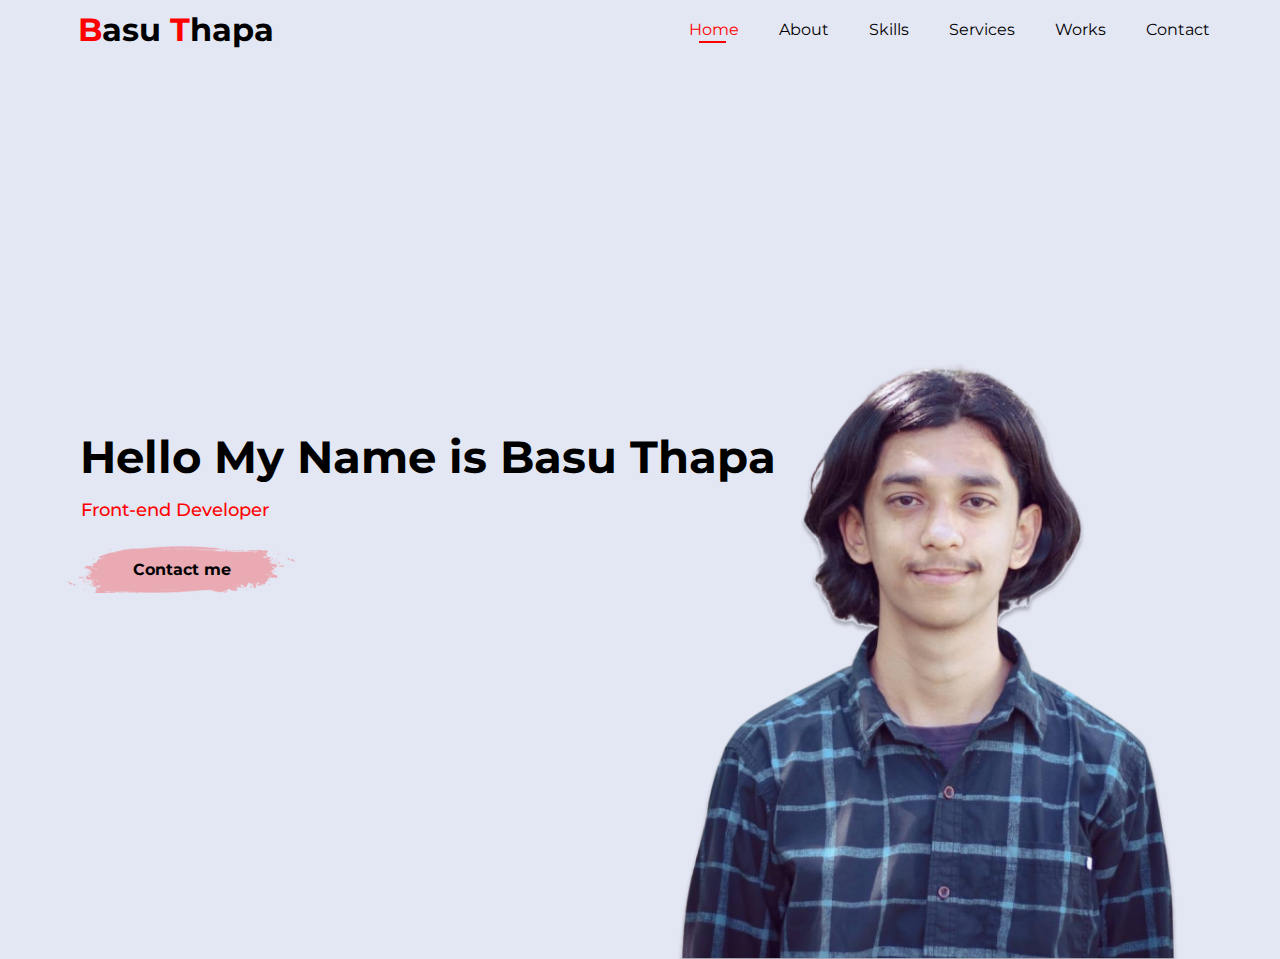
==== index.html @ 0e13d997 "index updated" ====
<!DOCTYPE html>
<html lang="en">
<head>
    <meta charset="UTF-8">
    <meta http-equiv="X-UA-Compatible" content="IE=edge">
    <meta name="viewport" content="width=device-width, initial-scale=1.0">
    <title>My Porfolio</title>
    <link rel = "stylesheet" href = "../css/style.css">
</head>
<body>
    <nav id = "header">
        <div class ="logo">
            <a href="#" id = "logo"> <h1> <span>B</span>asu <span>T</span>hapa</h1> </a>
        </div>
        <div>
            <ul id="navbar">
                <li><a href="index.html" class = "active">Home</a></li>
                <li><a href="about.html">About</a></li>
                <li><a href="skill.html">Skills</a></li>
                <li><a href="services.html">Services</a></li>
                <li><a href="work.html">Works</a></li>
                <li><a href="contact.html">Contact</a></li>
            </ul>
        </div>
    </nav>
    <section class="body">
        <h1 class ="h1-tag">Hello My Name is Basu Thapa</h1>
        <p class ="p-red">Front-end Developer</p>
        <button>Contact me</button>
    </section>
</body>
</html>
---- css/style.css ----
@import url('https://fonts.googleapis.com/css2?family=League+Spartan&family=Montserrat:wght@300;700&family=Permanent+Marker&display=swap');

*, *::before, *::after{
    box-sizing: border-box;
}

* {
    padding: 0;
    margin: 0;
}
body{
    min-height: 100vh;
}

img, picture, svg, video{
    display: block;
    max-width: 100%;
}

input, textarea, button, select{
    font: inherit;
}

html{
    font-family: 'Montserrat', sans-serif;
}

#header{
    display: flex;
    justify-content: space-between;
    align-items: center;
    padding: 10px 50px;
    background-color: #E3E6f3;
    z-index: 999;
    position: sticky;
    top: 0;
    left: 0;
}
#header .logo{
   padding-left: 28px;
}
#navbar{
    display: flex;
    /* padding: 20px 60px; */
    align-items: center;
    justify-content: center;
  
}
#navbar li{
    padding: 0px 20px;
    list-style-type: none;
    position:relative;
}
#navbar li a{
    text-decoration: none;
    color: black;
    transition: .3s ease;
}
#navbar li a:hover,#navbar li a.active{
    color: #ff0000;
}
#navbar li a.active::after,
#navbar li a:hover::after
{
    content: "";
    width: 30%;
    height: 2px;
    background-color: #ff0000;
    position: absolute;
    bottom: -4px;
    left: 30px
}
.logo span{
    color: rgb(255, 0, 0);
}

a#logo {
    text-decoration: none;
}
a#logo h1{
    color: black;
}
.body{
    background-image: url("../img/background-img.png");
    background-size: cover;
    height: 100vh;
    width: 100%;
    background-position: top 50% right 0;
    padding: 0px 80px;
    display: flex;
    align-items: flex-start;
    justify-content: center;
    flex-direction: column;
}
.h1-tag{
    font-size: 45px;
    padding-bottom: 10px;
    line-height: 64px;
}
p{
    font-size: 18px;
    color: rgb(68, 67, 67);
    padding-bottom: 15px;
    padding-left: 1px;
}
body button{
    background-image: url("../img/button.png");
    background-color: transparent;
    border: none;
    padding: 14px 80px 14px 65px;
    background-repeat: no-repeat;
    cursor: pointer;
    font-weight: 700;
    color:#000;
    font-weight: bold;
    margin-left: -12px;
    margin-top: 10px;
}
.p-red{
    color: #ff0000;
     font-weight: 500; 
}
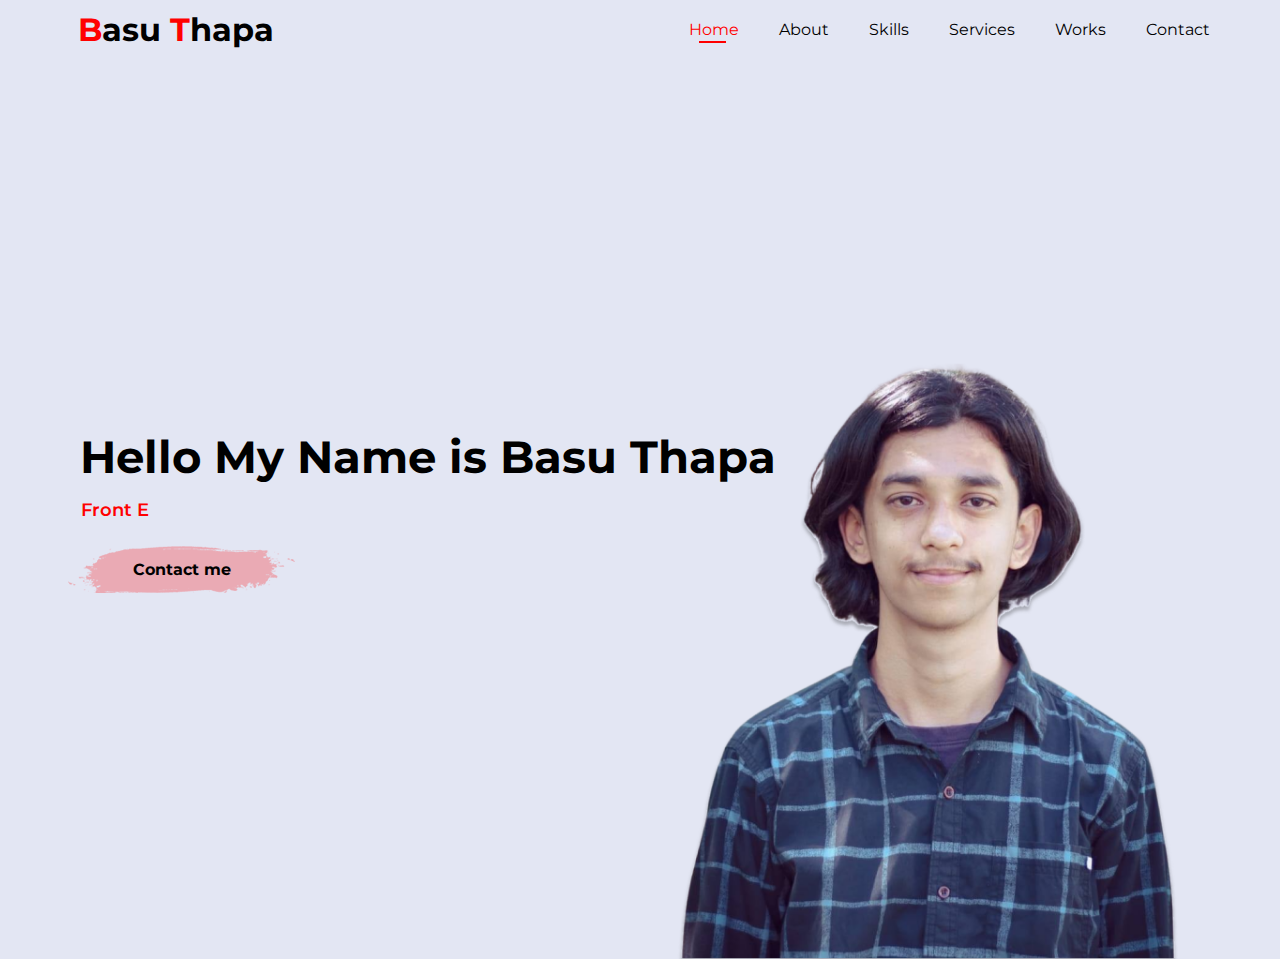
==== commit 84e8825d: "js add" ====
--- a/index.html
+++ b/index.html
@@ -5,7 +5,7 @@
     <meta http-equiv="X-UA-Compatible" content="IE=edge">
     <meta name="viewport" content="width=device-width, initial-scale=1.0">
     <title>My Porfolio</title>
-    <link rel = "stylesheet" href = "../css/style.css">
+    <link rel = "stylesheet" href = "css/style.css">
 </head>
 <body>
     <nav id = "header">
@@ -23,10 +23,11 @@
             </ul>
         </div>
     </nav>
-    <section class="body">
+    <section id="body">
         <h1 class ="h1-tag">Hello My Name is Basu Thapa</h1>
         <p class ="p-red">Front-end Developer</p>
         <button>Contact me</button>
     </section>
+    <script src = "js/index.js"></script>
 </body>
 </html>--- a/css/style.css
+++ b/css/style.css
@@ -57,7 +57,7 @@
     transition: .3s ease;
 }
 #navbar li a:hover,#navbar li a.active{
-    color: #ff0000;
+    color:  rgb(255, 0, 0);
 }
 #navbar li a.active::after,
 #navbar li a:hover::after
@@ -65,7 +65,7 @@
     content: "";
     width: 30%;
     height: 2px;
-    background-color: #ff0000;
+    background-color:  rgb(255, 0, 0);
     position: absolute;
     bottom: -4px;
     left: 30px
@@ -80,7 +80,7 @@
 a#logo h1{
     color: black;
 }
-.body{
+#body{
     background-image: url("../img/background-img.png");
     background-size: cover;
     height: 100vh;
@@ -103,7 +103,7 @@
     padding-bottom: 15px;
     padding-left: 1px;
 }
-body button{
+#body button{
     background-image: url("../img/button.png");
     background-color: transparent;
     border: none;
@@ -115,8 +115,13 @@
     font-weight: bold;
     margin-left: -12px;
     margin-top: 10px;
+    transition: transform 0.25s;
+    overflow: hidden;
+}
+#body button:hover{
+    transform: scale(1.1);
 }
 .p-red{
-    color: #ff0000;
-     font-weight: 500; 
+    color:  rgb(255, 0, 0);
+     font-weight: 600; 
 }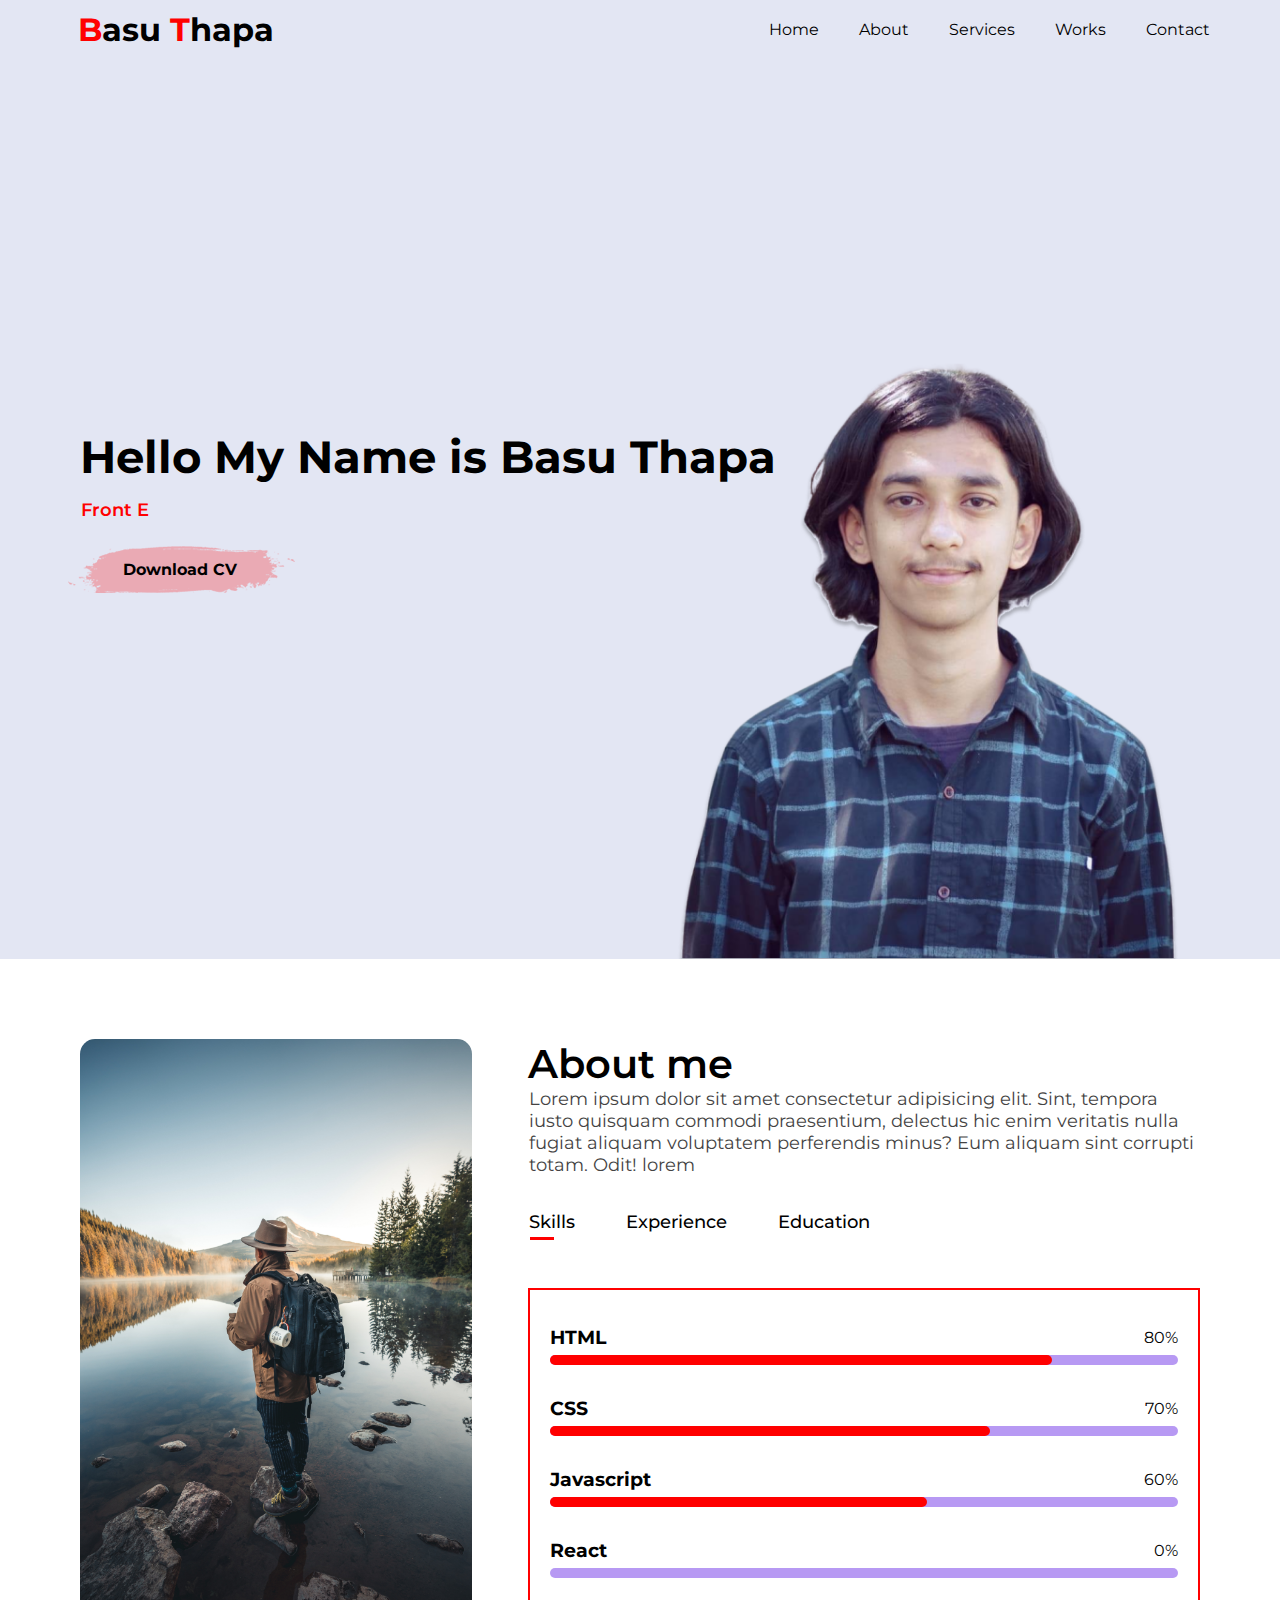
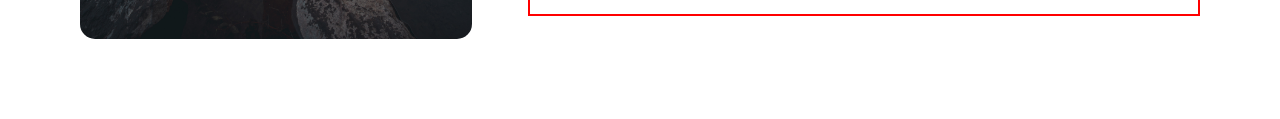
==== commit 3908a6ce: "add about me section" ====
--- a/index.html
+++ b/index.html
@@ -14,19 +14,91 @@
         </div>
         <div>
             <ul id="navbar">
-                <li><a href="index.html" class = "active">Home</a></li>
-                <li><a href="about.html">About</a></li>
-                <li><a href="skill.html">Skills</a></li>
-                <li><a href="services.html">Services</a></li>
-                <li><a href="work.html">Works</a></li>
-                <li><a href="contact.html">Contact</a></li>
+                <li><a href="#">Home</a></li>
+                <li><a href="#about">About</a></li>
+                <li><a href="#">Services</a></li>
+                <li><a href="#">Works</a></li>
+                <li><a href="#">Contact</a></li>
             </ul>
         </div>
     </nav>
     <section id="body">
         <h1 class ="h1-tag">Hello My Name is Basu Thapa</h1>
         <p class ="p-red">Front-end Developer</p>
-        <button>Contact me</button>
+        <button>Download CV</button>
+    </section>
+    <section id="about">
+        <div class="container">
+            <div class="row">
+                <div class="about-col-1">
+                    <img src="img/about-1.jpg" alt="">
+                </div>
+                <div class="about-col-2">
+                    <h1 class="subtitle">About me</h1>
+                    <p>Lorem ipsum dolor sit amet consectetur adipisicing elit. Sint, tempora iusto quisquam commodi praesentium, delectus hic enim veritatis nulla fugiat aliquam voluptatem perferendis minus? Eum aliquam sint corrupti totam. Odit! lorem</p>
+                    <div class="tab-titles">
+                    
+                    <p class="table-links active-link" onclick="openTab('skills')">Skills</p>
+                    <p class="table-links" onclick="openTab('experience')">Experience</p>
+                    <p class="table-links" onclick="openTab('education')">Education</p>
+                </div>
+                <div class ="about-me-container">
+                    
+                
+                <div class="tab-contents active-tab" id = "skills">
+                    <div class="skills-container">
+                        <div class="bars">
+                            <div class="bars-box">
+                               
+                                <h3>HTML</h3>
+                                <span>80%</span>
+                                <div class= "light-bar">
+                            </div>
+                            <div class="percent-bar html-bar">
+
+                            </div>
+                        </div>
+                        <div class="bars-box">
+                            <h3>CSS</h3>
+                            <span>70%</span>
+                            <div class= "light-bar">
+                        </div>
+                        <div class="percent-bar css-bar"></div>
+                    </div>
+                    <div class="bars-box">
+                        <h3>Javascript</h3>
+                        <span>60%</span>
+                        <div class= "light-bar">
+                    </div>
+                    <div class="percent-bar js-bar"></div>
+                </div>
+                <div class="bars-box">
+                    <h3>React</h3>
+                    <span>0%</span>
+                    <div class= "light-bar">
+                </div>
+                <div class="percent-bar react-bar"></div>
+            </div>
+                    </div>
+                    </div>
+                </div>
+                <div class="tab-contents" id = "experience">
+                    <ul>
+                        <li><span>2022 - Current</span><br> Exxperience topic 1 </li>
+                        <li><span> 2020 - 2022 </span><br> Experience topic 2 </li> 
+                        <li><span> 2019 - 2020 </span><br>Experience topic 3</li>
+                    </ul>
+                </div>
+                <div class="tab-contents" id = "education">
+                    <ul>
+                        <li><span>2022 - Current</span><br>Student at Infomax College of IT and Management </li>
+                        <li><span>2020 - 2022 </span><br>+2 at Motherland Secondary School </li>
+                        <li><span>SEE - 2020 </span><br>Gurukul Bidhya Sadan </li>
+                    </ul>
+                </div>
+</div>
+            </div>
+        </div>
     </section>
     <script src = "js/index.js"></script>
 </body>
--- a/css/style.css
+++ b/css/style.css
@@ -107,7 +107,7 @@
     background-image: url("../img/button.png");
     background-color: transparent;
     border: none;
-    padding: 14px 80px 14px 65px;
+    padding: 14px 80px 14px 55px;
     background-repeat: no-repeat;
     cursor: pointer;
     font-weight: 700;
@@ -124,4 +124,119 @@
 .p-red{
     color:  rgb(255, 0, 0);
      font-weight: 600; 
+}
+
+
+/* About */
+
+#about{
+    padding: 80px 80px;
+    color: #000;
+    
+}
+.row{
+    display: flex;
+    justify-content: space-between;
+    flex-wrap: wrap;
+}
+.about-col-1{
+    flex-basis: 35%;
+}
+.about-col-1 img{
+    width: 100%;
+    height: 600px;
+    border-radius: 15px;
+}
+.about-col-2{
+    flex-basis: 60%;
+}
+.subtitle{
+    font-size: 40px;
+    font-weight: 600;
+    color: #000;
+}
+.tab-titles{
+    display: flex;
+    margin: 20px 0 40px;
+
+}
+.table-links{
+    margin-right: 50px;
+    font-size: 18px;
+    font-weight: 500;
+    cursor: pointer;
+    position: relative;
+    color: #000;
+}
+.table-links::after{
+    content: '';
+    width: 0;
+    height: 3px;
+    background-color:  rgb(255, 0, 0);
+    position: absolute;
+    left: 2px;
+    bottom:8px;
+    transition: 0.5s
+}
+.table-links.active-link::after{
+    width: 50%;
+}
+.tab-contents ul li{
+    list-style: none;
+    margin: 10px 0;
+
+}
+.tab-contents ul li span{
+    color:  rgb(255, 0, 0);
+    font-size: 18px;
+    font-weight: 700;
+}
+.tab-contents{
+    display: none;
+}
+.tab-contents.active-tab{
+    display: block;
+}
+.about-me-container{
+    border: 2px solid red;
+    padding: 20px;
+}
+
+.bars-box{
+    position: relative;
+    display: flex;
+    justify-content: space-between;
+    align-items: center;
+    padding: 1rem 0;
+    margin-bottom: 1rem;
+
+}
+.light-bar{
+    position: absolute;
+    bottom: 0;
+    left: 0;
+    width: 100%;
+    height: 0.6rem;
+    background: hsla(260, 100%, 44%, 0.4);
+    border-radius: 0.5rem;
+}
+.percent-bar{
+    position: absolute;
+    bottom: 0;
+    left: 0;
+    height: 0.6rem;
+    background-color: red;
+    border-radius: 0.6rem;
+}
+.html-bar{
+    width: 80%;
+}
+.css-bar{
+    width: 70%;
+}
+.js-bar{
+    width: 60%;
+}
+.react-bar{
+    width: 0%;
 }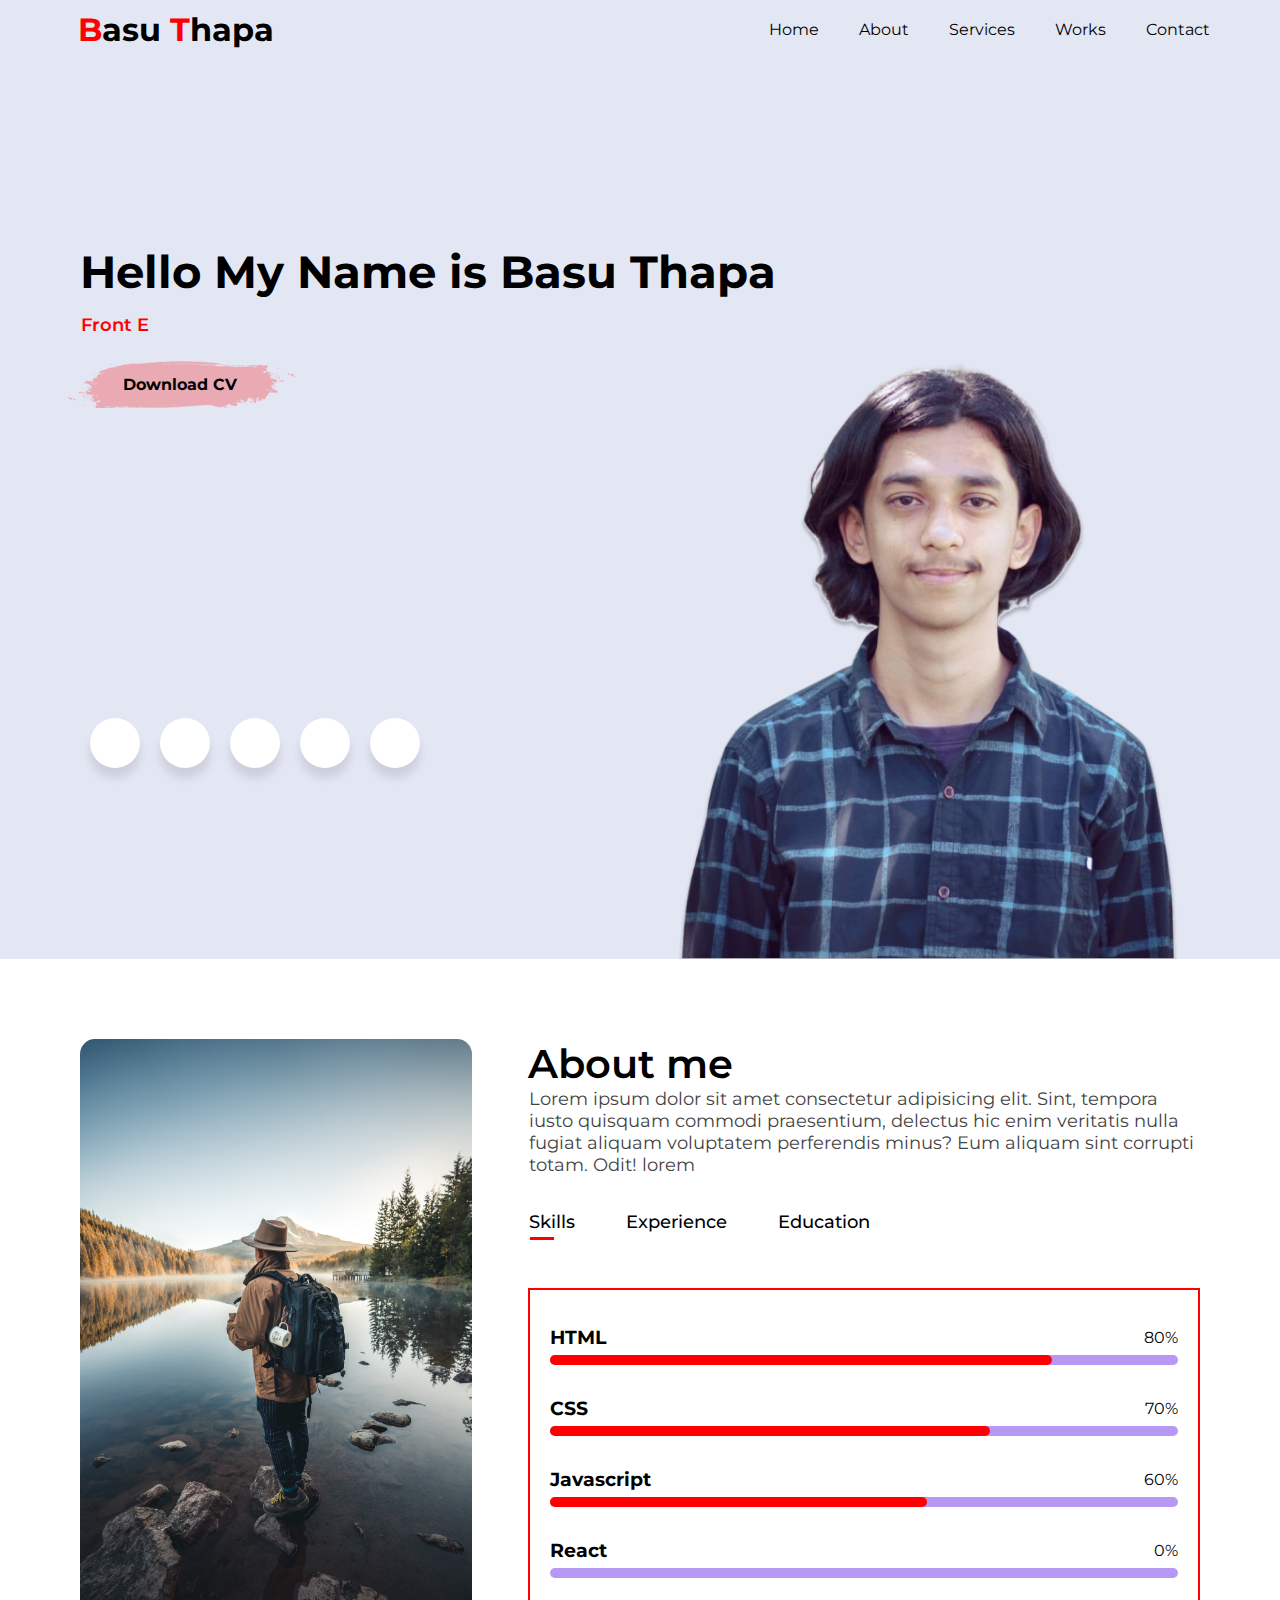
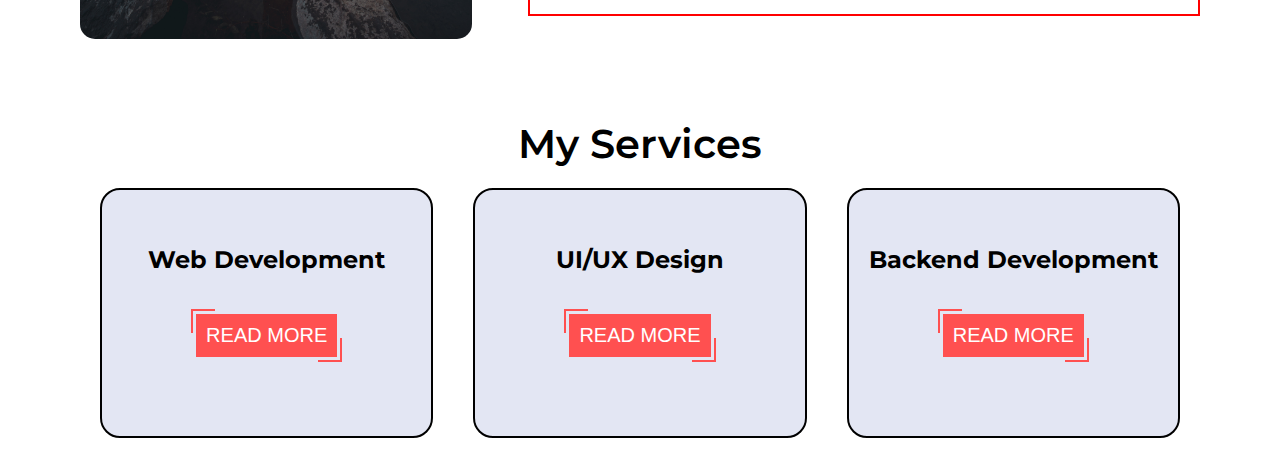
==== commit d61d38eb: "services added" ====
--- a/index.html
+++ b/index.html
@@ -6,6 +6,7 @@
     <meta name="viewport" content="width=device-width, initial-scale=1.0">
     <title>My Porfolio</title>
     <link rel = "stylesheet" href = "css/style.css">
+    <link rel="stylesheet" href="https://cdnjs.cloudflare.com/ajax/libs/font-awesome/6.2.1/css/all.min.css" integrity="sha512-MV7K8+y+gLIBoVD59lQIYicR65iaqukzvf/nwasF0nqhPay5w/9lJmVM2hMDcnK1OnMGCdVK+iQrJ7lzPJQd1w==" crossorigin="anonymous" referrerpolicy="no-referrer" />
 </head>
 <body>
     <nav id = "header">
@@ -26,6 +27,32 @@
         <h1 class ="h1-tag">Hello My Name is Basu Thapa</h1>
         <p class ="p-red">Front-end Developer</p>
         <button>Download CV</button>
+        <ul class="wrapper">
+            <a href="https://www.facebook.com/Shield.thapa/"> <li class="icon facebook"> 
+                <span class="tooltip">Facebook</span>
+               <span><i class="fab fa-facebook-f"></i></span>
+               </li></a>
+           <a href="https://twitter.com/BasuhailT">   <li class="icon twitter">
+            <span class="tooltip">Twitter</span>
+            <span><i class="fab fa-twitter"></i></span>
+          </li></a>
+         
+          <a href="https://www.instagram.com/shield.thapa/"><li class="icon instagram">
+            <span class="tooltip">Instagram</span>
+            <span><i class="fab fa-instagram"></i></span>
+          </li></a>
+            
+          <a href="https://github.com/thapbasu"> <li class="icon github">
+            <span class="tooltip">Github</span>
+            <span><i class="fab fa-github"></i></span>
+          </li></a>
+           
+          <a href="https://www.youtube.com/channel/UCgzyitsWimusH-dwOJmw5Fg"><li class="icon youtube">
+            <span class="tooltip">Youtube</span>
+            <span><i class="fab fa-youtube"></i></span>
+          </li></a>
+            
+          </ul>
     </section>
     <section id="about">
         <div class="container">
@@ -100,6 +127,29 @@
             </div>
         </div>
     </section>
+    <section id="services">
+        <h1 class ="subtitle"> <center>My Services</center> </h1>
+        <div class="services-main-container">
+        <div class="services-container">
+
+            <i class="fa-solid fa-globe fa-3x"></i>
+            <h2>Web Development</h2>
+            <button class="scanfcode">Read More</button>
+        </div>
+        <div class="services-container">
+
+            <i class="fa-sharp fa-solid fa-paintbrush fa-3x"></i>
+            <h2>UI/UX Design</h2>
+            <button class="scanfcode">Read More</button>
+        </div>
+        <div class="services-container">
+
+            <i class="fa-solid fa-globe fa-3x"></i>
+            <h2>Backend Development</h2>
+            <button class="scanfcode third">Read More</button>
+        </div>
+    </div>
+    </section>
     <script src = "js/index.js"></script>
 </body>
 </html>--- a/css/style.css
+++ b/css/style.css
@@ -126,6 +126,109 @@
      font-weight: 600; 
 }
 
+@import url("https://fonts.googleapis.com/css2?family=Poppins&display=swap");
+
+
+a { color: inherit; } 
+
+.wrapper {
+  display: inline-flex;
+  list-style: none;
+  margin-top: 300px;
+}
+
+.wrapper .icon {
+  position: relative;
+  background: #ffffff;
+  border-radius: 50%;
+  padding: 15px;
+  margin: 10px;
+  width: 50px;
+  height: 50px;
+  font-size: 18px;
+  display: flex;
+  justify-content: center;
+  align-items: center;
+  flex-direction: column;
+  box-shadow: 0 10px 10px rgba(0, 0, 0, 0.1);
+  cursor: pointer;
+  transition: all 0.2s cubic-bezier(0.68, -0.55, 0.265, 1.55);
+}
+
+.wrapper .tooltip {
+  position: absolute;
+  top: 0;
+  font-size: 14px;
+  background: #ffffff;
+  color: #ffffff;
+  padding: 5px 8px;
+  border-radius: 5px;
+  box-shadow: 0 10px 10px rgba(0, 0, 0, 0.1);
+  opacity: 0;
+  pointer-events: none;
+  transition: all 0.3s cubic-bezier(0.68, -0.55, 0.265, 1.55);
+}
+
+.wrapper .tooltip::before {
+  position: absolute;
+  content: "";
+  height: 8px;
+  width: 8px;
+  background: #ffffff;
+  bottom: -3px;
+  left: 50%;
+  transform: translate(-50%) rotate(45deg);
+  transition: all 0.3s cubic-bezier(0.68, -0.55, 0.265, 1.55);
+}
+
+.wrapper .icon:hover .tooltip {
+  top: -45px;
+  opacity: 1;
+  visibility: visible;
+  pointer-events: auto;
+}
+
+.wrapper .icon:hover span,
+.wrapper .icon:hover .tooltip {
+  text-shadow: 0px -1px 0px rgba(0, 0, 0, 0.1);
+}
+
+.wrapper .facebook:hover,
+.wrapper .facebook:hover .tooltip,
+.wrapper .facebook:hover .tooltip::before {
+  background: #1877F2;
+  color: #ffffff;
+}
+
+.wrapper .twitter:hover,
+.wrapper .twitter:hover .tooltip,
+.wrapper .twitter:hover .tooltip::before {
+  background: #1DA1F2;
+  color: #ffffff;
+}
+
+.wrapper .instagram:hover,
+.wrapper .instagram:hover .tooltip,
+.wrapper .instagram:hover .tooltip::before {
+  background: #E4405F;
+  color: #ffffff;
+}
+
+.wrapper .github:hover,
+.wrapper .github:hover .tooltip,
+.wrapper .github:hover .tooltip::before {
+  background: #333333;
+  color: #ffffff;
+}
+
+.wrapper .youtube:hover,
+.wrapper .youtube:hover .tooltip,
+.wrapper .youtube:hover .tooltip::before {
+  background: #CD201F;
+  color: #ffffff;
+}
+
+
 
 /* About */
 
@@ -239,4 +342,84 @@
 }
 .react-bar{
     width: 0%;
+}
+
+#services{
+    padding: 0px 80px;
+}
+.services-main-container{
+    display: flex;
+    justify-content: space-between;
+    text-align: center;
+}
+
+i.fa-solid.fa-globe.icon {
+    width: 100px;
+    height: 50px;
+    padding-bottom: 10px;
+}
+.services-container{
+    border: 2px solid black;
+    border-radius: 20px;
+    display: inline-block;
+    padding: 40px 0px;
+    margin: 20px;
+    width: 400px;
+    max-height: 250px;
+    transition: transform 0.25s;
+    overflow: hidden;
+    background-color: rgb(227, 230, 243);;
+}
+h2{
+    margin-top: 15px;
+}
+
+.scanfcode
+{
+  background-color:#ff5050;
+  padding:10px;
+  border:0px;
+  color:#fff;
+  font-family: 'BenchNine', Arial, sans-serif;
+  font-size:20px;
+  margin:40px 40px;
+  position:relative;
+  text-transform:uppercase;
+}
+
+.scanfcode:before,
+.scanfcode:after {
+  border-color: #ff5050;
+  -webkit-transition: all 0.25s;
+  transition: all 0.25s;
+  border-style: solid;
+  border-width: 0;
+  content:"";
+  height: 24px;
+  position: absolute;
+  width: 24px;
+}
+.scanfcode:before {
+  border-left-width: 2px;
+  border-top-width: 2px;
+  left: -5px;
+  top: -5px;
+}
+
+.scanfcode:after {
+  border-bottom-width: 2px;
+  border-right-width: 2px;
+  bottom: -5px;
+  right: -5px;
+}
+.scanfcode:hover:before,
+.scanfcode:hover:after
+{
+  height:100%;
+  width:100%;
+}
+
+
+.services-container:hover{
+transform: scale(1.1);
 }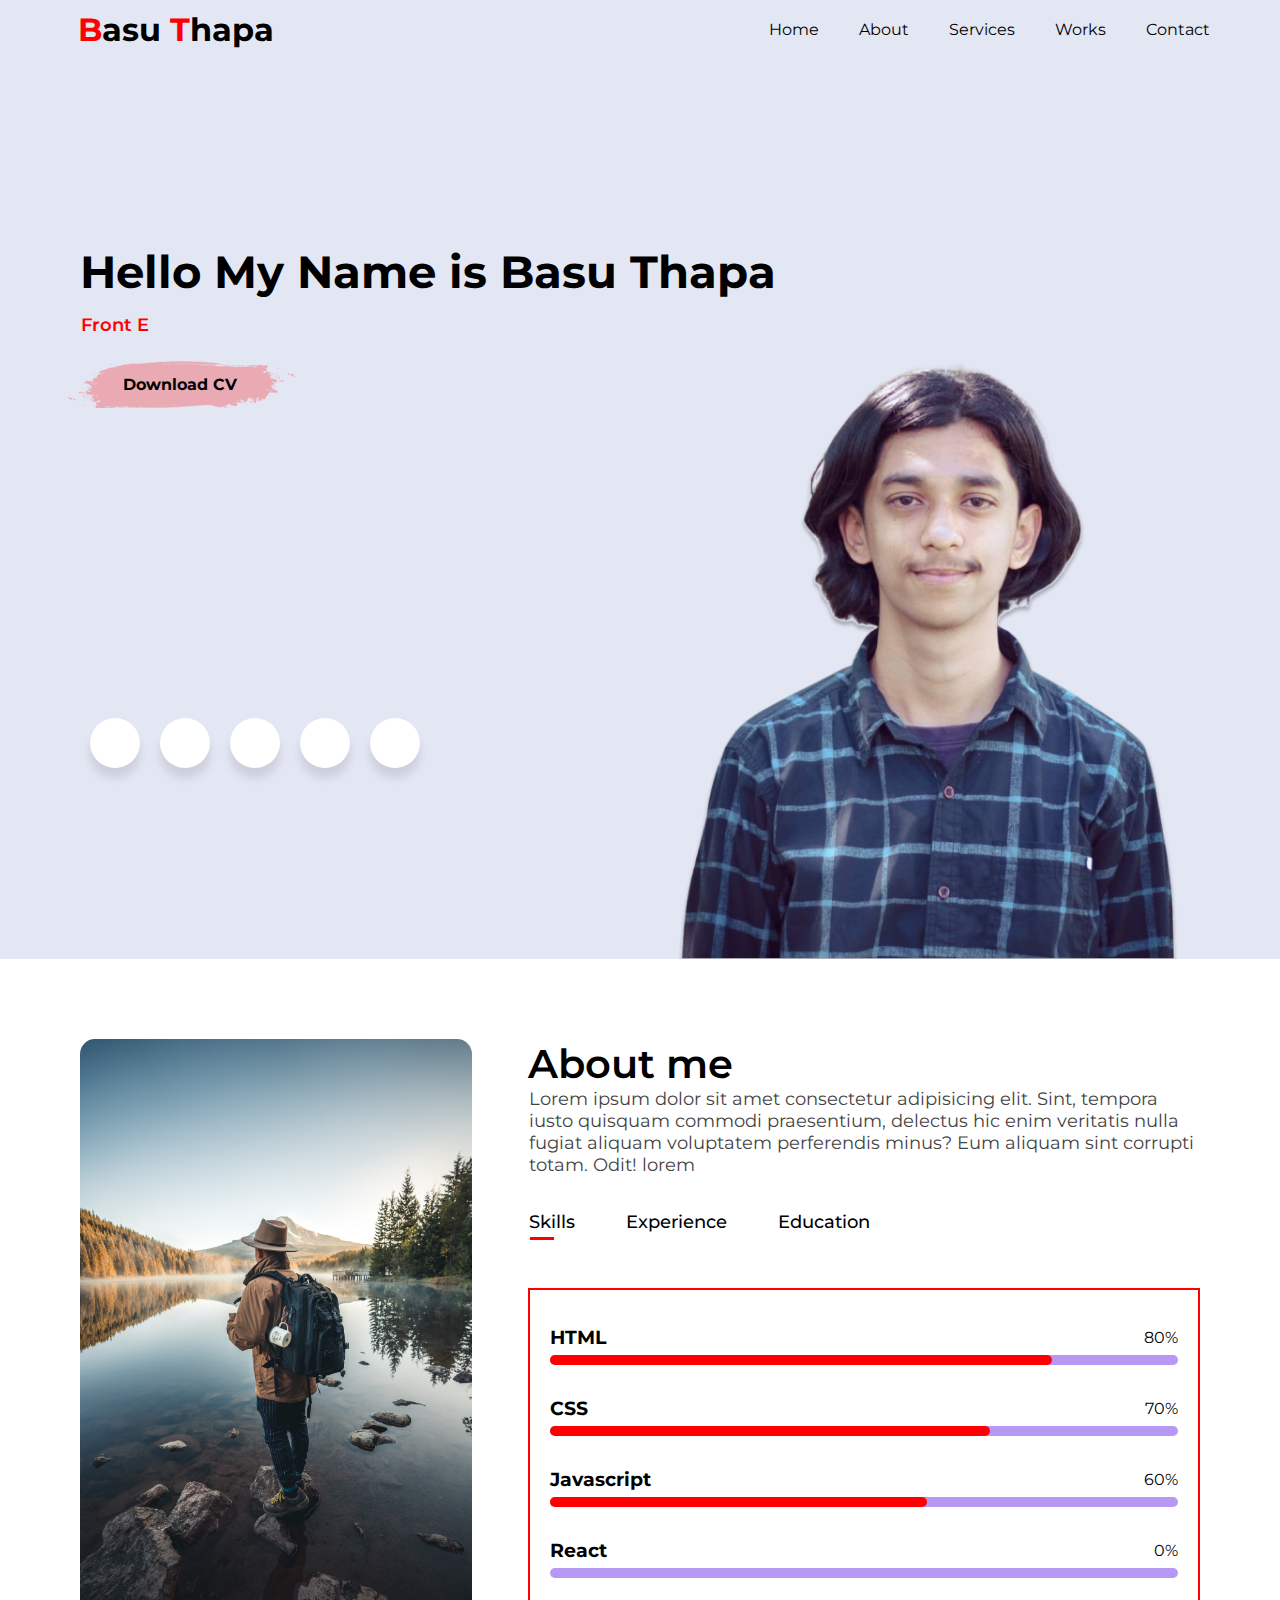
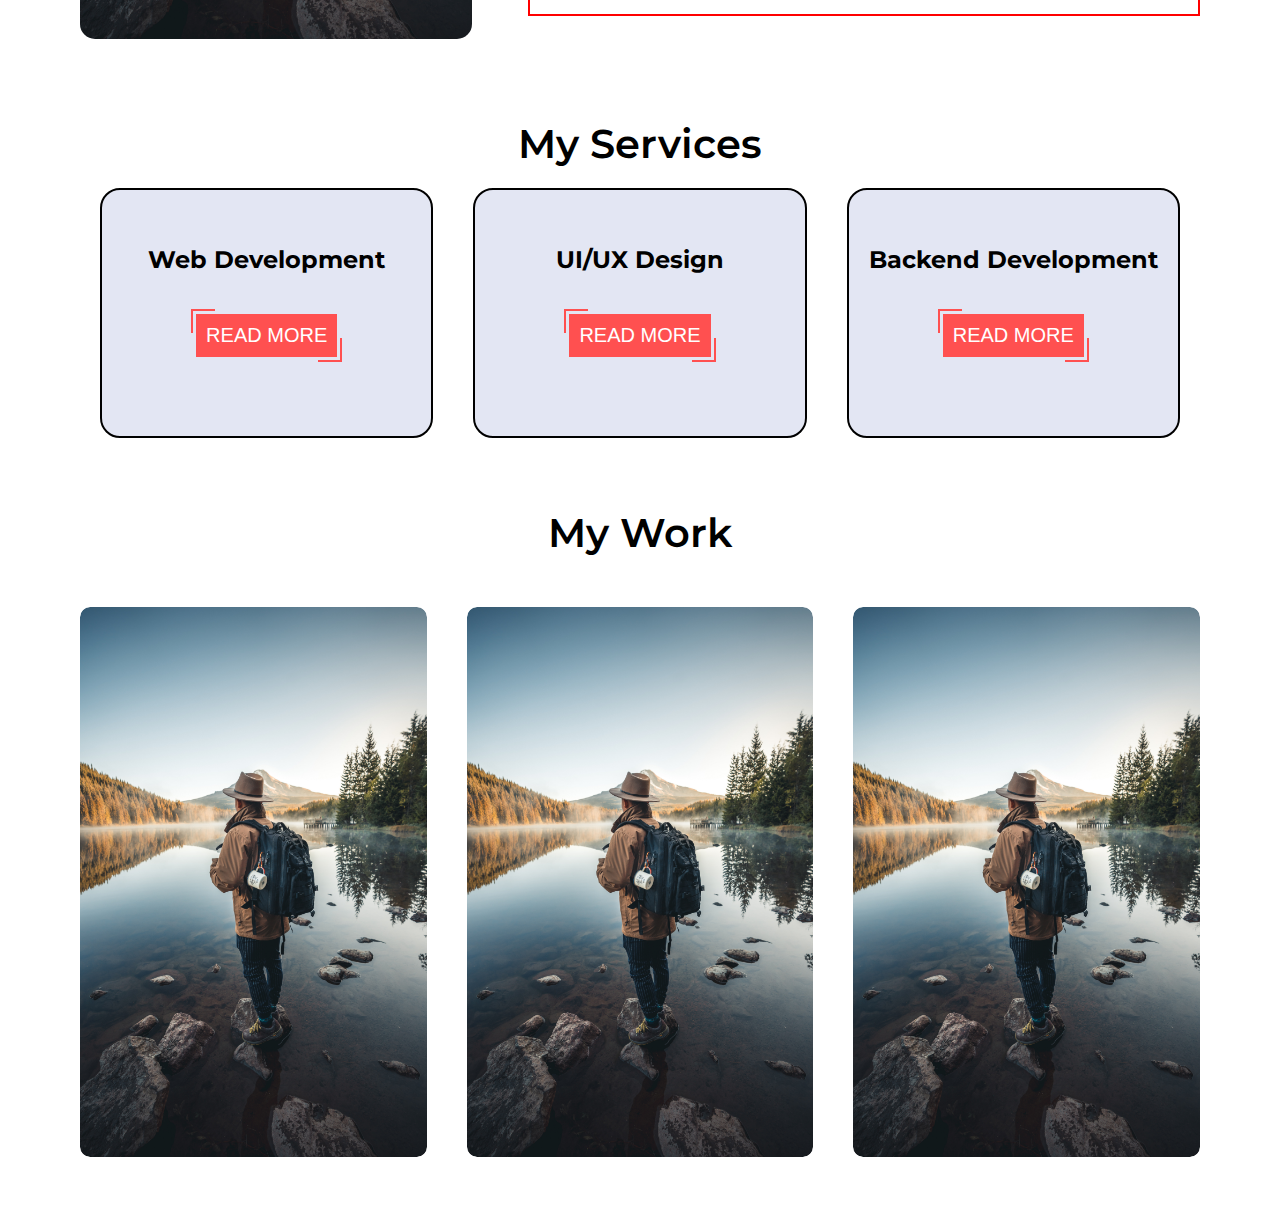
==== commit 60a678ea: "services added" ====
--- a/index.html
+++ b/index.html
@@ -17,8 +17,8 @@
             <ul id="navbar">
                 <li><a href="#">Home</a></li>
                 <li><a href="#about">About</a></li>
-                <li><a href="#">Services</a></li>
-                <li><a href="#">Works</a></li>
+                <li><a href="#services">Services</a></li>
+                <li><a href="#portfolio">Works</a></li>
                 <li><a href="#">Contact</a></li>
             </ul>
         </div>
@@ -150,6 +150,43 @@
         </div>
     </div>
     </section>
+    <section id="portfolio">
+        <div class="container">
+            <div class="sub-title"> <center>My Work</center> </div>
+            <div class="work-list">
+                <div class="work">
+                    <img src="img/about-1.jpg" alt="">
+                    <div class="layer">
+                        <h3>Social Media App</h3>
+                        <p>Lorem ipsum dolor, sit amet consectetur adipisicing elit. Ab est fugit nihil accusantium iste voluptas.</p>
+                        <a href="#">
+                            <i class="fa-solid fa-link"></i>
+                        </a>
+                    </div>
+                </div>
+                <div class="work">
+                    <img src="img/about-1.jpg" alt="">
+                    <div class="layer">
+                        <h3>Social Media App</h3>
+                        <p>Lorem ipsum dolor, sit amet consectetur adipisicing elit. Ab est fugit nihil accusantium iste voluptas.</p>
+                        <a href="#">
+                            <i class="fa-solid fa-link"></i>
+                        </a>
+                    </div>
+                </div>
+                <div class="work">
+                    <img src="img/about-1.jpg" alt="">
+                    <div class="layer">
+                        <h3>Social Media App</h3>
+                        <p>Lorem ipsum dolor, sit amet consectetur adipisicing elit. Ab est fugit nihil accusantium iste voluptas.</p>
+                        <a href="#">
+                            <i class="fa-solid fa-link"></i>
+                        </a>
+                    </div>
+                </div>
+            </div>
+        </div>
+    </section>
     <script src = "js/index.js"></script>
 </body>
 </html>--- a/css/style.css
+++ b/css/style.css
@@ -422,4 +422,80 @@
 
 .services-container:hover{
 transform: scale(1.1);
+}
+
+#portfolio{
+    padding: 50px 80px;
+
+}
+.work-list{
+    display: grid;
+    grid-template-columns: repeat(auto-fit,minmax(250px,1fr));
+    grid-gap: 40px;
+    margin-top: 50px;
+}
+.work{
+    border-radius: 10px;
+    position: relative;
+    overflow: hidden;
+
+}
+.work img{
+    width: 100%;
+    border-radius: 10px;
+    display: block;
+    width: 400px;
+    height: 550px;
+    transition: transform 0.5s;
+}
+.layer{
+    width: 100%;
+    height: 0%;
+    background:linear-gradient(rgba(0,0,0,0.5),red);
+    border-radius: 10px;
+    position: absolute;
+    color: white;
+    left: 0;
+    bottom: 0;
+    overflow: hidden;
+    display: flex;
+    align-items: center;
+    justify-content: center;
+    flex-direction: column;
+    padding-bottom: 0 40px;
+    text-align: center;
+    font-size: 14px;
+    transition: height 0.5s;
+    
+}
+.work:hover img{
+    transform: scale(1.1);
+}
+.work:hover .layer{
+    height: 100%;
+}
+.layer p{
+    color: white;
+}
+.layer h3{
+    font-weight: 600;
+    margin-bottom: 20px;
+    font-size: 20px;
+    
+}
+.layer a{
+    margin-top: 20px;
+    color: #ff004f;
+    text-decoration: none;
+    font-size: 18px;
+    line-height: 60px;
+    background: #fff;
+    width: 60px;
+    height: 60px;
+    border-radius: 50%;
+    text-align: center;
+}
+.sub-title{
+    font-size: 40px;
+    font-weight: 600;
 }